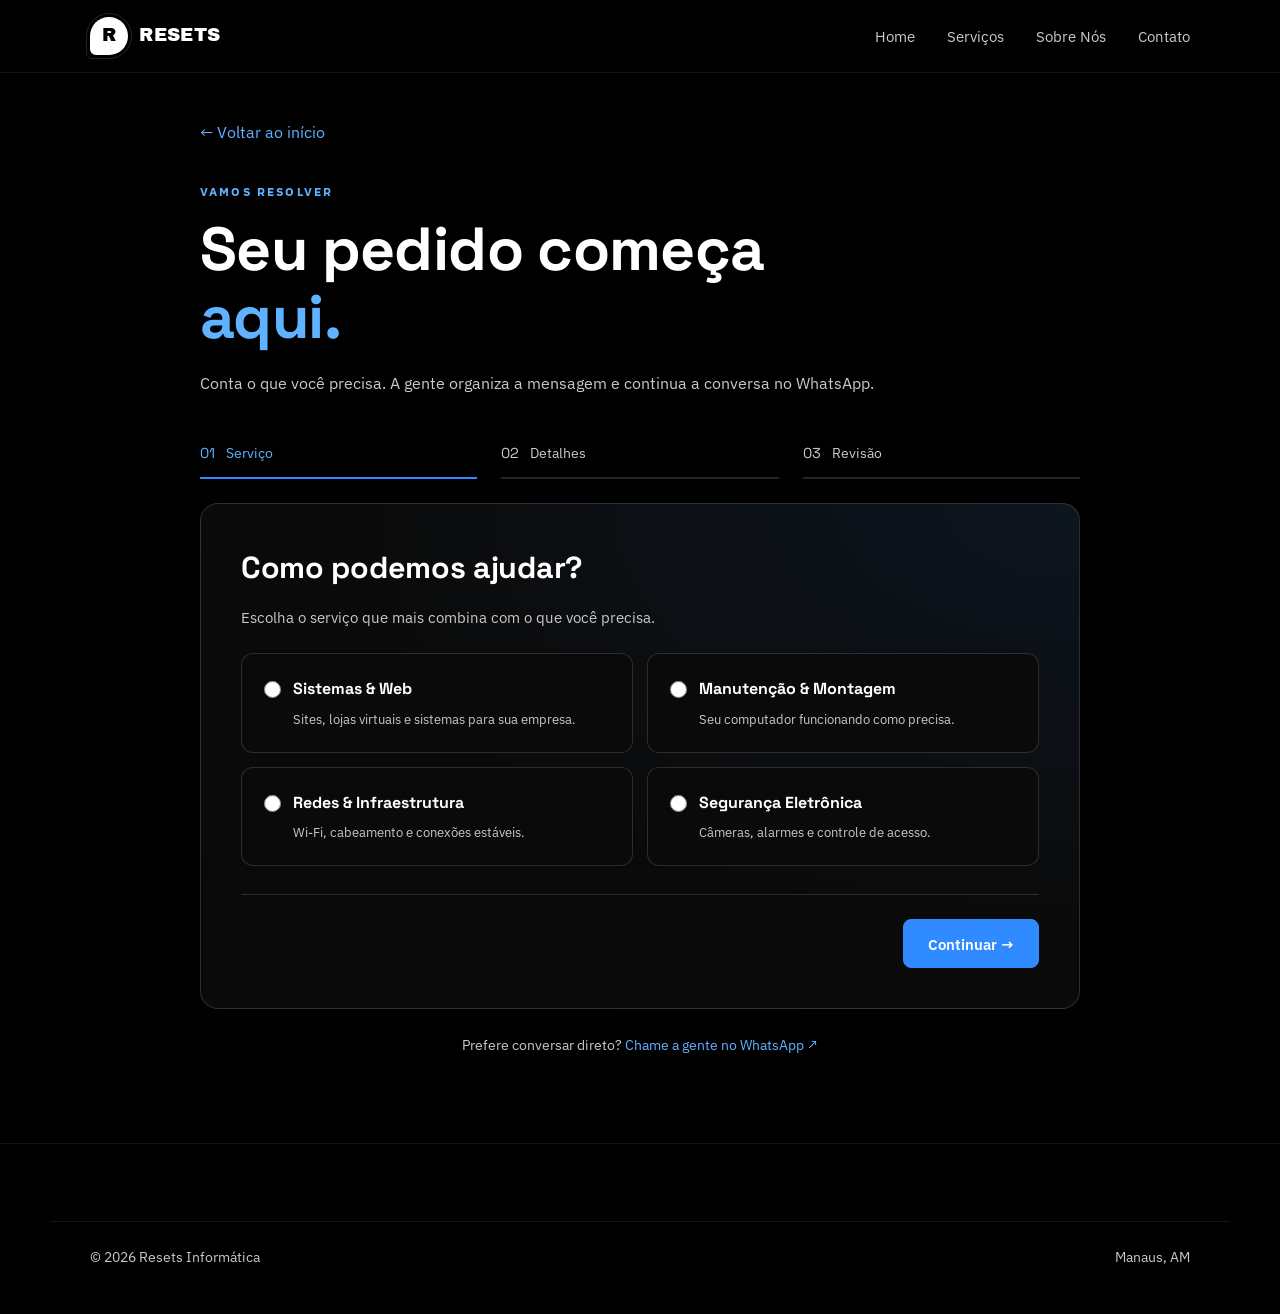
==== orcamento.html @ 15c4afc4 "adiciona orçamento guiado e compartilhamento de serviços - Adiciona pedido de orçamento em três etap" ====
<!DOCTYPE html>
<html lang="pt-BR">
<head>
  <meta charset="UTF-8">
  <meta name="viewport" content="width=device-width, initial-scale=1.0">
  <title>Monte seu pedido — Resets Informática</title>
  <meta name="description" content="Conte o que você precisa e prepare seu pedido de orçamento para a Resets Informática pelo WhatsApp.">
  <link rel="icon" type="image/jpeg" href="logo.jpeg">
  <link rel="preconnect" href="https://fonts.googleapis.com">
  <link rel="preconnect" href="https://fonts.gstatic.com" crossorigin>
  <link href="https://fonts.googleapis.com/css2?family=Archivo+Black&family=Space+Grotesk:wght@500;600;700&family=IBM+Plex+Sans:wght@400;500;600&display=swap" rel="stylesheet">
  <link rel="stylesheet" href="assets/style.css">
</head>
<body>
  <header><div class="wrap nav">
    <a href="index.html" class="brand"><span class="mark">R</span> RESETS</a>
    <nav class="menu" id="menu" aria-label="Menu principal">
      <a href="index.html">Home</a><a href="index.html#servicos">Serviços</a><a href="index.html#sobre">Sobre Nós</a><a href="index.html#contato">Contato</a>
    </nav>
    <button class="menu-toggle" id="menuToggle" aria-label="Abrir menu" aria-expanded="false" aria-controls="menu">☰</button>
  </div></header>
  <main class="quote-page wrap">
    <a class="quote-back" href="index.html">← Voltar ao início</a>
    <div class="quote-heading"><span class="quote-eyebrow">VAMOS RESOLVER</span>
      <h1>Seu pedido começa <span>aqui.</span></h1>
      <p>Conta o que você precisa. A gente organiza a mensagem e continua a conversa no WhatsApp.</p>
    </div>
    <noscript><p>Para montar seu pedido, ative o JavaScript ou <a href="https://wa.me/5592985129159">fale diretamente pelo WhatsApp</a>.</p></noscript>
    <div id="quote-app" hidden>
      <ol class="quote-steps" aria-label="Etapas do pedido"><li aria-current="step"><span>01</span> Serviço</li><li><span>02</span> Detalhes</li><li><span>03</span> Revisão</li></ol>
      <form id="quote-form" class="quote-panel">
        <section data-step="0">
          <h2 tabindex="-1">Como podemos ajudar?</h2><p class="quote-muted">Escolha o serviço que mais combina com o que você precisa.</p>
          <fieldset class="quote-services"><legend class="quote-sr">Serviço desejado</legend>
            <label><input type="radio" name="service" value="sistemas" required><span><b>Sistemas &amp; Web</b><small>Sites, lojas virtuais e sistemas para sua empresa.</small></span></label>
            <label><input type="radio" name="service" value="manutencao"><span><b>Manutenção &amp; Montagem</b><small>Seu computador funcionando como precisa.</small></span></label>
            <label><input type="radio" name="service" value="redes"><span><b>Redes &amp; Infraestrutura</b><small>Wi-Fi, cabeamento e conexões estáveis.</small></span></label>
            <label><input type="radio" name="service" value="seguranca"><span><b>Segurança Eletrônica</b><small>Câmeras, alarmes e controle de acesso.</small></span></label>
          </fieldset>
        </section>
        <section data-step="1" hidden>
          <h2 tabindex="-1">Conta um pouco mais.</h2><p id="quote-selected" class="quote-muted"></p>
          <div id="quote-questions" class="quote-fields"></div>
          <label class="quote-field" for="quote-details">Quer acrescentar algo? <small>(opcional)</small>
            <textarea id="quote-details" rows="4" maxlength="1200" placeholder="Ex.: quando começou o problema ou o que você gostaria de fazer."></textarea>
          </label>
        </section>
        <section data-step="2" hidden>
          <h2 tabindex="-1">Tudo certo com seu pedido?</h2><p class="quote-muted">Confira a mensagem que vai abrir no WhatsApp.</p>
          <pre id="quote-message" class="quote-message"></pre>
          <p class="quote-muted">Você ainda poderá editar e enviar a mensagem no WhatsApp. O orçamento será combinado durante o atendimento.</p>
        </section>
        <div class="quote-actions"><button type="button" id="quote-prev" class="btn btn-ghost" hidden>← Voltar</button><button type="submit" id="quote-next" class="btn btn-primary">Continuar →</button><a id="quote-send" class="btn btn-primary" target="_blank" rel="noopener" hidden>Continuar no WhatsApp ↗</a></div>
      </form>
    </div>
    <p class="quote-direct">Prefere conversar direto? <a href="https://wa.me/5592985129159" target="_blank" rel="noopener">Chame a gente no WhatsApp ↗</a></p>
  </main>
  <footer><div class="wrap footer-bottom"><span>© <span id="year"></span> Resets Informática</span><span>Manaus, AM</span></div></footer>
  <script src="assets/main.js"></script>
  <script src="assets/orcamento.js"></script>
</body>
</html>
---- assets/style.css ----
/* ============================================================
   RESETS INFORMÁTICA — folha de estilo compartilhada
   Usada pela home e por todas as páginas de serviço em /servicos
   ============================================================ */

/* ======================================================
   TOKENS — variáveis de cor, tipografia e espaçamento
   ====================================================== */
:root{
  --bg: #000000;
  --bg-soft: #0a0a0a;
  --text: #ffffff;
  --text-dim: #c9c9c9;
  --line: rgba(255,255,255,0.14);
  --line-soft: rgba(255,255,255,0.08);
  --blue: #2f8bff;      /* azul elétrico principal */
  --blue-bright: #5fb2ff;
  --blue-glow: rgba(47,139,255,0.45);

  --font-head: 'Space Grotesk', sans-serif;
  --font-display: 'Archivo Black', sans-serif; /* peso "chapado" do logotipo e do headline */
  --font-body: 'IBM Plex Sans', sans-serif;

  --maxw: 1180px;
  --gap: clamp(1rem, 2vw, 2rem);
}

*{ box-sizing: border-box; }
html{ scroll-behavior: smooth; }

body{
  margin:0;
  background: var(--bg);
  color: var(--text);
  font-family: var(--font-body);
  line-height: 1.6;
  -webkit-font-smoothing: antialiased;
}

img, svg{ display:block; max-width:100%; }
a{ color: inherit; text-decoration:none; }

.wrap{
  max-width: var(--maxw);
  margin: 0 auto;
  padding: 0 clamp(1.25rem, 4vw, 2.5rem);
}

h1,h2,h3{
  font-family: var(--font-head);
  margin: 0;
  letter-spacing: -0.01em;
}

@media (prefers-reduced-motion: reduce){
  *{ animation-duration: 0.001ms !important; animation-iteration-count: 1 !important; transition-duration: 0.001ms !important; scroll-behavior: auto !important; }
}

/* ======================================================
   CABEÇALHO
   ====================================================== */
header{
  position: fixed;
  top:0; left:0; right:0;
  z-index: 100;
  background: rgba(0,0,0,0.72);
  backdrop-filter: blur(10px);
  border-bottom: 1px solid var(--line-soft);
}

.nav{
  display:flex;
  align-items:center;
  justify-content:space-between;
  height: 72px;
}

.brand{
  display:flex;
  align-items:center;
  gap:.7rem;
  font-family: var(--font-display);
  font-size:1.15rem;
  letter-spacing: .02em;
}

.brand .mark{
  position:relative;
  width:38px; height:38px;
  background:#fff;
  border-radius:50% 50% 50% 6px;
  display:flex;
  align-items:center;
  justify-content:center;
  color:#000;
  font-family: var(--font-display);
  font-size:1.15rem;
  flex-shrink:0;
}
.brand .mark::after{
  content:"";
  position:absolute;
  inset:-4px;
  border:1px solid var(--line);
  border-radius:inherit;
}

nav.menu{
  display:flex;
  gap: clamp(1rem, 2.5vw, 2.2rem);
  font-size:.95rem;
  color: var(--text-dim);
}

nav.menu a{
  position:relative;
  padding: 4px 0;
  transition: color .2s ease;
}
nav.menu a::after{
  content:"";
  position:absolute;
  left:0; bottom:-2px;
  width:0%; height:1px;
  background: var(--blue-bright);
  transition: width .25s ease;
}
nav.menu a:hover, nav.menu a.is-active{ color: var(--text); }
nav.menu a:hover::after, nav.menu a.is-active::after{ width:100%; }

.menu-toggle{
  display:none;
  background:none;
  border:1px solid var(--line);
  border-radius:6px;
  width:40px; height:40px;
  color: var(--text);
  cursor:pointer;
}

/* ======================================================
   HERO (home)
   ====================================================== */
.hero{
  position: relative;
  padding: 168px 0 120px;
  overflow: hidden;
  border-bottom: 1px solid var(--line-soft);
}

.hero-mesh{
  position:absolute;
  inset:0;
  opacity:.35;
  pointer-events:none;
  background-image:
    linear-gradient(var(--line-soft) 1px, transparent 1px),
    linear-gradient(90deg, var(--line-soft) 1px, transparent 1px);
  background-size: 64px 64px;
  mask-image: radial-gradient(ellipse 70% 60% at 50% 20%, #000 40%, transparent 90%);
}

.hero-glow{
  position:absolute;
  top:-120px; right:-100px;
  width:520px; height:520px;
  background: radial-gradient(circle, var(--blue-glow) 0%, transparent 70%);
  filter: blur(10px);
  pointer-events:none;
}

.dot-corner{
  position:absolute;
  top: 18px;
  right: 18px;
  width: 130px;
  height: 130px;
  background-image: radial-gradient(rgba(255,255,255,0.55) 1.4px, transparent 1.4px);
  background-size: 12px 12px;
  -webkit-mask-image: linear-gradient(135deg, #000 40%, transparent 75%);
  mask-image: linear-gradient(135deg, #000 40%, transparent 75%);
  opacity:.5;
  pointer-events:none;
}

.eyebrow{
  display:inline-flex;
  align-items:center;
  gap:.5rem;
  color: var(--blue-bright);
  font-size:.85rem;
  margin-bottom: 1.4rem;
}
.eyebrow .dot{
  width:7px; height:7px;
  border-radius:50%;
  background: var(--blue-bright);
  box-shadow: 0 0 8px var(--blue-glow);
  animation: blink 2.4s ease-in-out infinite;
}
@keyframes blink{ 0%,100%{opacity:1;} 50%{opacity:.35;} }

.hero h1{
  font-family: var(--font-display);
  font-size: clamp(2rem, 4.6vw, 3.5rem);
  text-transform: uppercase;
  max-width: 16ch;
  line-height: 1.14;
  letter-spacing: -0.01em;
}
.hero h1 span{ color: var(--blue-bright); }

.hero p.lead{
  margin-top: 1.4rem;
  max-width: 46ch;
  color: var(--text-dim);
  font-size: 1.05rem;
}

.hero-actions{
  margin-top: 2.2rem;
  display:flex;
  gap: 1rem;
  flex-wrap: wrap;
}

.btn{
  display:inline-flex;
  align-items:center;
  gap:.5rem;
  padding: .85rem 1.5rem;
  border-radius: 8px;
  font-weight:600;
  font-size:.95rem;
  cursor:pointer;
  transition: transform .18s ease, box-shadow .18s ease, background .18s ease, border-color .18s ease;
}
.btn-primary{
  background: var(--blue);
  color:#fff;
  border: 1px solid var(--blue);
}
.btn-primary:hover{
  transform: translateY(-2px);
  box-shadow: 0 8px 24px var(--blue-glow);
  background: var(--blue-bright);
}
.btn-ghost{
  background: transparent;
  color: var(--text);
  border: 1px solid var(--line);
}
.btn-ghost:hover{
  border-color: var(--blue-bright);
  color: var(--blue-bright);
  transform: translateY(-2px);
}

/* ======================================================
   SEÇÕES — cabeçalho de seção
   ====================================================== */
section{ padding: 96px 0; }

.section-head{
  max-width: 52ch;
  margin-bottom: 3.2rem;
}
.section-head h2{
  font-size: clamp(1.6rem, 3vw, 2.3rem);
  font-weight:600;
}
.section-head p{
  color: var(--text-dim);
  margin-top:.7rem;
}

/* ======================================================
   SERVIÇOS — grade hexagonal modular (home)
   ====================================================== */
.hex-grid{
  display:flex;
  flex-direction:column;
  align-items:center;
  gap: 2.6rem;
}

.hex-row{
  display:flex;
  justify-content:center;
  flex-wrap:wrap;
  gap: 2.6rem;
}

.hex-card{
  width: 236px;
  display:flex;
  flex-direction:column;
  align-items:flex-start;
  gap: 1rem;
}
.hex-card.hex-card--featured{ width: 300px; }

.hex{
  position:relative;
  width: 100%;
  height: 240px;
  clip-path: polygon(50% 0%, 100% 25%, 100% 75%, 50% 100%, 0% 75%, 0% 25%);
  border: 1px solid var(--line);
  overflow:hidden;
  transition: transform .22s ease, box-shadow .22s ease, border-color .22s ease;
}
.hex-card--featured .hex{ height: 280px; }

.hex-card:hover .hex{
  transform: translateY(-6px) scale(1.03);
  border-color: var(--blue-bright);
  box-shadow: 0 0 30px var(--blue-glow);
}

.hex-tex{ position:absolute; inset:0; }

.hex-tex--code{
  background:
    repeating-linear-gradient(0deg, rgba(47,139,255,0.28) 0 2px, transparent 2px 18px),
    linear-gradient(160deg, #0b1a2c 0%, #05070a 65%);
}
.hex-tex--board{
  background:
    radial-gradient(circle at 30% 35%, rgba(255,255,255,0.12) 0 3px, transparent 4px) 0 0/26px 26px,
    linear-gradient(160deg, #17110a 0%, #05070a 65%);
}
.hex-tex--network{
  background:
    repeating-linear-gradient(115deg, rgba(47,139,255,0.5) 0 4px, transparent 4px 14px),
    linear-gradient(160deg, #05141f 0%, #05070a 65%);
}
.hex-tex--security{
  background:
    radial-gradient(circle at 70% 40%, rgba(255,255,255,0.10) 0 40%, transparent 70%),
    linear-gradient(160deg, #0a0a0a 0%, #050505 65%);
}

.hex-icon-badge{
  position:absolute;
  left: 50%;
  top: 50%;
  transform: translate(-50%,-50%);
  width:52px; height:52px;
  display:flex;
  align-items:center;
  justify-content:center;
  background: rgba(0,0,0,0.55);
  border:1px solid rgba(255,255,255,0.25);
  border-radius:10px;
}

.hex-icon{
  width:26px; height:26px;
  color:#fff;
}

.hex-card--featured .hex-icon{
  animation: code-pulse 2.6s ease-in-out infinite;
}
@keyframes code-pulse{
  0%,100%{ opacity:1; filter: drop-shadow(0 0 0 transparent); }
  50%{ opacity:.75; filter: drop-shadow(0 0 6px var(--blue-glow)); color: var(--blue-bright); }
}

.hex-caption{ text-align:left; }
.hex-caption h3{
  font-size: 1rem;
  font-weight:600;
  text-transform: uppercase;
  letter-spacing: .01em;
  transition: color .2s ease;
}
.hex-card:hover .hex-caption h3{ color: var(--blue-bright); }
.hex-card--featured .hex-caption h3{ font-size:1.1rem; }

.hex-caption p{
  font-size: .86rem;
  color: var(--text-dim);
  margin: .35rem 0 0;
  max-width: 26ch;
}

.hex-caption .hex-link{
  display:inline-flex;
  align-items:center;
  gap:.3rem;
  margin-top:.6rem;
  font-size:.82rem;
  color: var(--blue-bright);
}

/* ======================================================
   DIFERENCIAIS — cards com ícone circular
   ====================================================== */
.diff-grid{
  display:grid;
  grid-template-columns: repeat(3, 1fr);
  gap: var(--gap);
}

.diff-card{
  position: relative;
  border: 1px solid var(--line-soft);
  border-radius: 14px;
  padding: 2rem 1.5rem;
  text-align: left; /* Alinhado à esquerda para dar visual mais técnico/moderno */
  background: var(--bg-soft);
  transition: transform .22s ease, border-color .22s ease, box-shadow .22s ease;
}

.diff-card:hover{
  transform: translateY(-4px);
  border-color: var(--line);
  box-shadow: 0 12px 30px -10px rgba(0, 0, 0, 0.7), 0 0 24px rgba(47,139,255,0.12);
}

.diff-header{
  display: flex;
  align-items: center;
  justify-content: space-between;
  margin-bottom: 1.2rem;
}

.diff-badge{
  font-family: var(--font-head);
  font-size: 0.72rem;
  letter-spacing: 0.05em;
  text-transform: uppercase;
  color: var(--blue-bright);
  background: rgba(47, 139, 255, 0.08);
  border: 1px solid rgba(47, 139, 255, 0.25);
  padding: 0.2rem 0.55rem;
  border-radius: 20px;
}

.diff-circle{
  width: 52px; 
  height: 52px;
  border-radius: 50%;
  border: 1.5px solid var(--line);
  background: rgba(255, 255, 255, 0.02);
  display: flex;
  align-items: center;
  justify-content: center;
  color: var(--text);
  margin: 0;
  transition: border-color .22s ease, box-shadow .22s ease, color .22s ease, background .22s ease;
}

.diff-card:hover .diff-circle{
  border-color: var(--blue-bright);
  color: var(--blue-bright);
  background: rgba(47, 139, 255, 0.05);
  box-shadow: 0 0 16px var(--blue-glow);
}

.diff-card h3{
  font-size: 1rem;
  font-weight: 600;
  text-transform: uppercase;
  letter-spacing: .02em;
  margin-bottom: .4rem;
}

.diff-card p{
  font-size: .88rem;
  color: var(--text-dim);
  margin: 0;
}

.diff-cta{
  text-align: center;
  margin-top: 3.2rem;
}
/* ======================================================
   PÁGINA DE SERVIÇO — hero simples de página interna
   ====================================================== */
.page-hero{
  position:relative;
  padding: 152px 0 64px;
  border-bottom: 1px solid var(--line-soft);
  overflow:hidden;
}

.breadcrumb{
  font-size:.85rem;
  color: var(--text-dim);
  margin-bottom: 1.2rem;
}
.breadcrumb a:hover{ color: var(--blue-bright); }
.breadcrumb .sep{ margin: 0 .4rem; opacity:.5; }

.page-hero-icon{
  width:52px; height:52px;
  border-radius:12px;
  border:1px solid var(--line);
  display:flex;
  align-items:center;
  justify-content:center;
  color: var(--blue-bright);
  margin-bottom: 1.4rem;
}

.page-hero h1{
  font-family: var(--font-display);
  font-size: clamp(1.9rem, 4vw, 3rem);
  text-transform: uppercase;
  max-width: 20ch;
  line-height: 1.12;
}

.page-hero p.lead{
  margin-top: 1.2rem;
  max-width: 56ch;
  color: var(--text-dim);
  font-size: 1.02rem;
}

/* ======================================================
   CHECKLIST — "o que está incluso"
   ====================================================== */
.checklist{
  display:grid;
  grid-template-columns: repeat(2, 1fr);
  gap: 1rem 2rem;
  list-style:none;
  margin:0; padding:0;
}
.checklist li{
  display:flex;
  align-items:flex-start;
  gap:.7rem;
  color: var(--text-dim);
  font-size:.96rem;
  padding: .5rem 0;
  border-bottom: 1px solid var(--line-soft);
}
.checklist li svg{
  flex-shrink:0;
  width:18px; height:18px;
  margin-top:.15rem;
  color: var(--blue-bright);
}

/* ======================================================
   PASSOS — processo numerado (esta é uma sequência real,
   por isso os números fazem sentido aqui)
   ====================================================== */
.steps{
  list-style:none;
  margin:0; padding:0;
  counter-reset: step;
  display:flex;
  flex-direction:column;
}
.steps li{
  counter-increment: step;
  position:relative;
  padding: 1.6rem 0 1.6rem 3.4rem;
  border-bottom: 1px solid var(--line-soft);
}
.steps li:last-child{ border-bottom:none; }
.steps li::before{
  content: counter(step);
  position:absolute;
  left:0; top:1.5rem;
  width:34px; height:34px;
  border-radius:50%;
  border:1px solid var(--blue);
  color: var(--blue-bright);
  display:flex;
  align-items:center;
  justify-content:center;
  font-family: var(--font-head);
  font-size:.9rem;
}
.steps h3{
  font-size:1rem;
  font-weight:600;
  margin-bottom:.35rem;
}
.steps p{
  margin:0;
  color: var(--text-dim);
  font-size:.92rem;
  max-width: 60ch;
}

/* ======================================================
   FAQ — accordion nativo com <details>
   ====================================================== */
.faq-list{ display:flex; flex-direction:column; }
.faq-item{
  border-bottom: 1px solid var(--line-soft);
  padding: .3rem 0;
}
.faq-item summary{
  cursor:pointer;
  list-style:none;
  display:flex;
  align-items:center;
  justify-content:space-between;
  gap:1rem;
  padding: 1.1rem 0;
  font-weight:600;
  font-size:.98rem;
}
.faq-item summary::-webkit-details-marker{ display:none; }
.faq-item summary .chev{
  flex-shrink:0;
  width:18px; height:18px;
  color: var(--blue-bright);
  transition: transform .2s ease;
}
.faq-item[open] summary .chev{ transform: rotate(180deg); }
.faq-item p{
  margin: 0 0 1.2rem;
  color: var(--text-dim);
  font-size:.92rem;
  max-width: 62ch;
}

/* ======================================================
   CONTATO / CTA FINAL
   ====================================================== */
.cta{
  border-top: 1px solid var(--line-soft);
  text-align:center;
}
.cta h2{
  font-size: clamp(1.5rem, 3vw, 2.1rem);
  max-width: 26ch;
  margin: 0 auto 1rem;
}
.cta p{ color: var(--text-dim); max-width:44ch; margin:0 auto 2rem; }
.cta .hero-actions{ justify-content:center; }

/* ======================================================
   RODAPÉ
   ====================================================== */
footer{
  border-top: 1px solid var(--line-soft);
  padding: 2.8rem 0;
  color: var(--text-dim);
  font-size:.85rem;
}
.footer-grid{
  display:flex;
  justify-content:space-between;
  flex-wrap:wrap;
  gap: 1.6rem;
}
.footer-brand{
  display:flex;
  align-items:center;
  gap:.6rem;
  font-family: var(--font-display);
  color:#fff;
  font-size:1rem;
}
.footer-brand .mark{
  width:30px; height:30px;
  background:#fff;
  color:#000;
  border-radius:50% 50% 50% 5px;
  display:flex;
  align-items:center;
  justify-content:center;
  font-family: var(--font-display);
  font-size:.95rem;
}
.footer-contact{
  display:flex;
  flex-direction:column;
  gap:.55rem;
}
.footer-contact a{
  display:inline-flex;
  align-items:center;
  gap:.55rem;
  transition: color .2s ease;
}
.footer-contact a:hover{ color: var(--blue-bright); }
.footer-contact svg{ width:16px; height:16px; flex-shrink:0; color: var(--blue-bright); }

.footer-bottom{
  margin-top: 2rem;
  padding-top: 1.6rem;
  border-top: 1px solid var(--line-soft);
  display:flex;
  justify-content:space-between;
  flex-wrap:wrap;
  gap:.6rem;
}

/* ======================================================
   SCROLL REVEAL
   ====================================================== */
.reveal{
  opacity:0;
  transform: translateY(18px);
  transition: opacity .6s ease, transform .6s ease;
}
.reveal.in-view{
  opacity:1;
  transform: none;
}

/* ======================================================
   RESPONSIVO
   ====================================================== */
@media (max-width: 900px){
  .diff-grid{ grid-template-columns: 1fr; }
  .checklist{ grid-template-columns: 1fr; }
}

@media (max-width: 720px){
  nav.menu{
    position:absolute;
    top:72px; left:0; right:0;
    background: rgba(0,0,0,0.96);
    border-bottom:1px solid var(--line-soft);
    flex-direction:column;
    padding: 1.2rem clamp(1.25rem, 4vw, 2.5rem);
    gap: 1rem;
    display:none;
  }
  nav.menu.open{ display:flex; }
  .menu-toggle{ display:block; }

  .hex-card, .hex-card.hex-card--featured{ width:100%; max-width:340px; }
  .hex, .hex-card--featured .hex{
    clip-path: none;
    border-radius: 14px;
    height: 180px;
  }

  .footer-grid{ flex-direction:column; }
}

/* Pedido de orçamento guiado */
[hidden]{ display:none !important; }
.quote-page{ padding-top:120px; padding-bottom:72px; max-width:960px; }
.quote-back,.quote-direct a{ color:var(--blue-bright); }
.quote-heading{ margin:32px 0; max-width:680px; }
.quote-eyebrow{ color:var(--blue-bright); font-size:.75rem; font-weight:700; letter-spacing:.18em; }
.quote-heading h1{ font-size:clamp(2.2rem,5vw,3.8rem); line-height:1.12; margin:12px 0 20px; }
.quote-heading h1 span{ color:var(--blue-bright); }
.quote-heading p,.quote-muted,.quote-direct{ color:var(--text-dim); }
.quote-steps{ display:flex; list-style:none; padding:0; margin:0 0 24px; gap:24px; }
.quote-steps li{ flex:1; color:var(--text-dim); border-bottom:2px solid var(--line); padding:12px 0; font-size:.9rem; }
.quote-steps span{ margin-right:8px; font-family:var(--font-head); }
.quote-steps [aria-current],.quote-steps .is-complete{ border-color:var(--blue); color:var(--blue-bright); }
.quote-panel{ background:radial-gradient(ellipse at top right,rgba(47,139,255,.09),transparent 60%),var(--bg-soft); border:1px solid var(--line); border-radius:18px; padding:clamp(20px,4vw,40px); }
.quote-panel section{ padding:0; scroll-margin-top:100px; }
.quote-panel h2{ font-size:clamp(1.4rem,3vw,1.9rem); }
.quote-muted{ font-size:.95rem; margin:12px 0 24px; }
.quote-services{ border:0; padding:0; margin:0; display:grid; grid-template-columns:1fr 1fr; gap:14px; min-width:0; }
.quote-services label{ display:flex; align-items:flex-start; gap:12px; padding:22px; border:1px solid var(--line); border-radius:12px; background:#0a0a0a; cursor:pointer; transition:border-color .2s,background .2s; }
.quote-services label:hover{ border-color:var(--blue-bright); }
.quote-services label:has(input:checked){ border-color:var(--blue); background:rgba(47,139,255,.12); }
.quote-services input{ accent-color:var(--blue); margin:5px 0 0; flex-shrink:0; width:17px; height:17px; }
.quote-services b{ display:block; font-family:var(--font-head); }
.quote-services small{ display:block; color:var(--text-dim); margin-top:8px; line-height:1.5; }
.quote-fields{ display:grid; grid-template-columns:1fr 1fr; gap:20px; }
.quote-field{ display:flex; flex-direction:column; gap:10px; font-weight:500; margin-bottom:24px; min-width:0; }
.quote-field small{ color:var(--text-dim); font-weight:400; }
.quote-field select,.quote-field textarea{ width:100%; min-height:50px; border:1px solid var(--line); border-radius:8px; padding:12px; background:#101010; color:var(--text); font:inherit; color-scheme:dark; }
.quote-field textarea{ resize:vertical; }
.quote-actions{ display:flex; flex-wrap:wrap; justify-content:flex-end; gap:12px; border-top:1px solid var(--line); padding-top:24px; margin-top:28px; }
.quote-actions .btn{ cursor:pointer; font-family:inherit; }
.quote-message{ white-space:pre-wrap; overflow-wrap:anywhere; font:inherit; padding:24px; background:#050505; border:1px solid var(--line); border-left:3px solid var(--blue); border-radius:8px; }
.quote-direct{ text-align:center; font-size:.9rem; margin-top:24px; }
.quote-page :focus-visible{ outline:2px solid var(--blue-bright); outline-offset:4px; }
.quote-page h2:focus{ outline:none; }
.quote-sr{ position:absolute; width:1px; height:1px; padding:0; overflow:hidden; clip-path:inset(50%); white-space:nowrap; }
@media(max-width:600px){
  .quote-services,.quote-fields{ grid-template-columns:1fr; }
  .quote-steps{ gap:12px; }
  .quote-steps li{ font-size:.8rem; }
  .quote-steps span{ display:block; }
  .quote-actions .btn{ width:100%; text-align:center; justify-content:center; }
}

/* Ícone secundário: discreto no visual, confortável para toque e teclado. */
.service-heading{ display:flex; align-items:center; gap:12px; }
.service-heading h1{ min-width:0; }
.service-share{ display:inline-flex; align-items:center; justify-content:center; flex:0 0 44px; width:44px; height:44px; padding:0; border:0; border-radius:50%; background:transparent; color:#999; cursor:pointer; transition:color .2s,background .2s; }
.service-share:hover,.service-share:focus-visible{ color:var(--blue-bright); background:rgba(47,139,255,.1); }
.service-share:focus-visible{ outline:2px solid var(--blue-bright); outline-offset:3px; }
.service-share:disabled{ opacity:.5; cursor:wait; }
.share-feedback{ color:var(--text-dim); font-size:.85rem; margin:10px 0; }
.share-feedback p{ margin:0; }
.share-feedback label{ display:block; margin-top:8px; }
.share-feedback input{ display:block; width:100%; max-width:560px; margin-top:6px; padding:10px; background:var(--bg-soft); color:var(--text); border:1px solid var(--line); border-radius:6px; font:inherit; }
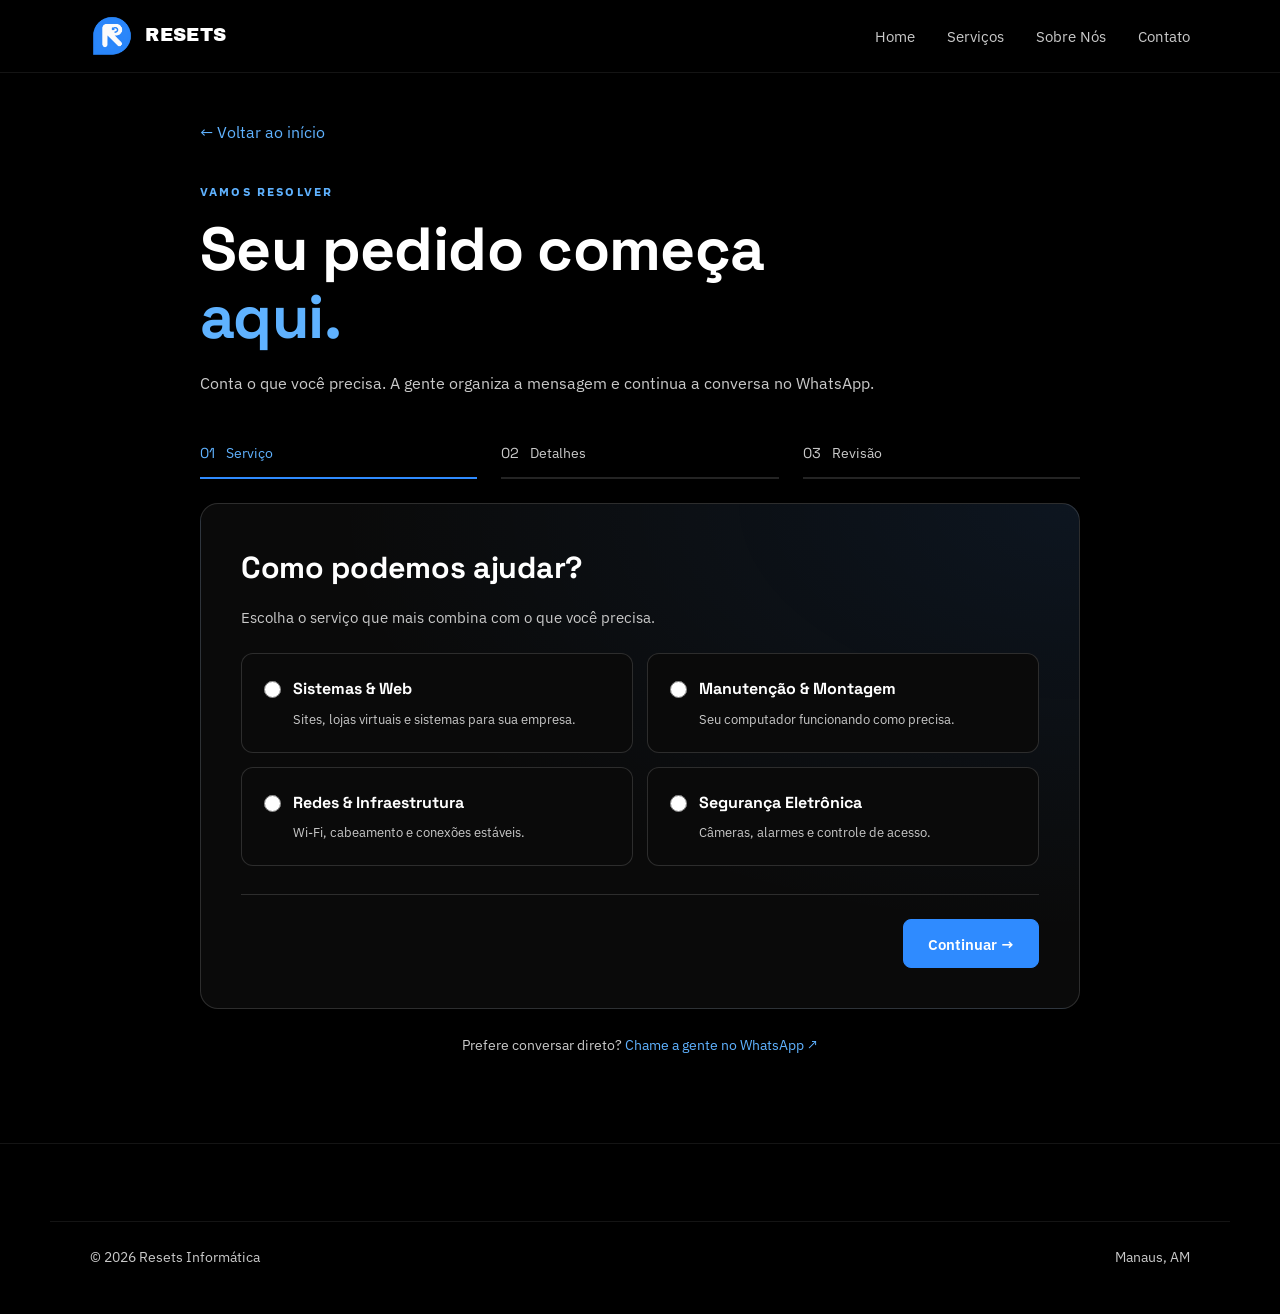
==== commit 520d67b6: "Atualiza marca com logo azul e branca sem borda" ====
--- a/orcamento.html
+++ b/orcamento.html
@@ -13,7 +13,7 @@
 </head>
 <body>
   <header><div class="wrap nav">
-    <a href="index.html" class="brand"><span class="mark">R</span> RESETS</a>
+    <a href="index.html" class="brand"><img class="mark" src="assets/logo-resets.png" alt="" width="44" height="44"> RESETS</a>
     <nav class="menu" id="menu" aria-label="Menu principal">
       <a href="index.html">Home</a><a href="index.html#servicos">Serviços</a><a href="index.html#sobre">Sobre Nós</a><a href="index.html#contato">Contato</a>
     </nav>
--- a/assets/style.css
+++ b/assets/style.css
@@ -85,24 +85,11 @@
 }
 
 .brand .mark{
-  position:relative;
-  width:38px; height:38px;
-  background:#fff;
-  border-radius:50% 50% 50% 6px;
-  display:flex;
-  align-items:center;
-  justify-content:center;
-  color:#000;
-  font-family: var(--font-display);
-  font-size:1.15rem;
+  width:44px; height:44px;
+  background:transparent;
+  display:block;
+  object-fit:contain;
   flex-shrink:0;
-}
-.brand .mark::after{
-  content:"";
-  position:absolute;
-  inset:-4px;
-  border:1px solid var(--line);
-  border-radius:inherit;
 }
 
 nav.menu{
@@ -664,15 +651,11 @@
   font-size:1rem;
 }
 .footer-brand .mark{
-  width:30px; height:30px;
-  background:#fff;
-  color:#000;
-  border-radius:50% 50% 50% 5px;
-  display:flex;
-  align-items:center;
-  justify-content:center;
-  font-family: var(--font-display);
-  font-size:.95rem;
+  width:36px; height:36px;
+  background:transparent;
+  display:block;
+  object-fit:contain;
+  flex-shrink:0;
 }
 .footer-contact{
   display:flex;
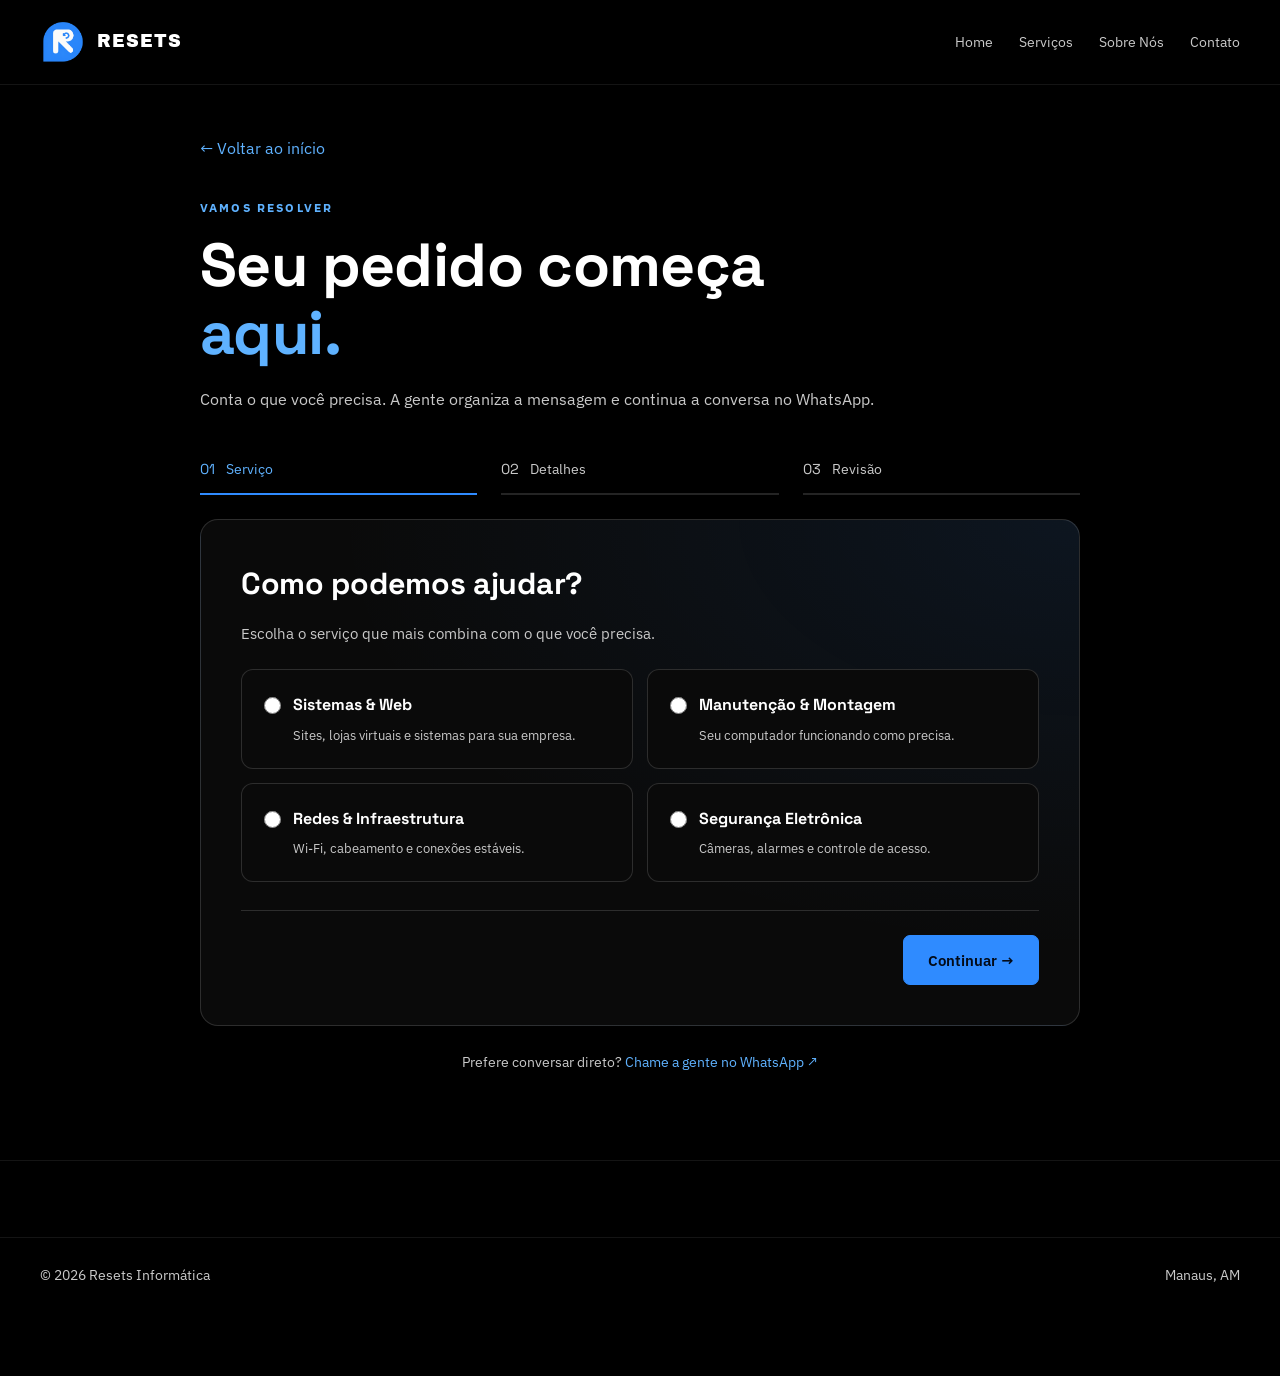
==== commit 98050e6b: "Refina visual e navegação preservando identidade original da Resets" ====
--- a/orcamento.html
+++ b/orcamento.html
@@ -10,6 +10,7 @@
   <link rel="preconnect" href="https://fonts.gstatic.com" crossorigin>
   <link href="https://fonts.googleapis.com/css2?family=Archivo+Black&family=Space+Grotesk:wght@500;600;700&family=IBM+Plex+Sans:wght@400;500;600&display=swap" rel="stylesheet">
   <link rel="stylesheet" href="assets/style.css">
+<link rel="stylesheet" href="assets/redesign.css">
 </head>
 <body>
   <header><div class="wrap nav">
--- a/assets/redesign.css
+++ b/assets/redesign.css
@@ -0,0 +1,122 @@
+/* Direção visual compartilhada; estrutura estática e orçamento preservados. */
+:root{--bg:#000000;--bg-soft:#0a0a0a;--text-dim:#c9c9c9;--maxw:1280px}
+body{background:var(--bg)}
+::selection{background:#2f8bff;color:#fff}
+:focus-visible{outline:2px solid #8bc7ff;outline-offset:5px}
+section[id]{scroll-margin-top:88px}
+.skip-link{position:fixed;left:20px;top:12px;z-index:200;background:#fff;color:#000;padding:12px 18px;transform:translateY(-160%)}
+.skip-link:focus{transform:none}
+header{background:rgba(0,0,0,.75);backdrop-filter:blur(16px);transition:background .2s,border-color .2s}
+header.is-scrolled{background:rgba(0,0,0,.95);border-bottom-color:rgba(255,255,255,.14)}
+.nav{min-height:84px;gap:24px}
+.brand{letter-spacing:.055em;font-size:1.1rem}
+.brand .mark{width:46px;height:46px}
+nav.menu{align-items:center;gap:26px;font-size:.9rem}
+nav.menu a{padding:12px 0}
+nav.menu .nav-contact{border:1px solid #333333;border-radius:7px;padding:10px 16px;color:#ffffff;display:flex;gap:16px}
+.menu-toggle{width:44px;height:44px;align-items:center;justify-content:center}
+.btn{min-height:50px;border-radius:7px;font-size:.9375rem;justify-content:center;transition:transform .2s,background .2s,border-color .2s,box-shadow .2s}
+.btn-primary{background:#2f8bff;color:#030b18}
+.btn-primary:hover,.btn-primary:focus-visible{background:#69b4ff;color:#030b18;box-shadow:0 8px 28px #2f8bff25;transform:translateY(-2px)}
+.btn-ghost:focus-visible{border-color:var(--blue-bright);transform:translateY(-2px)}
+.reveal,.reveal.in-view{opacity:1;transform:none;transition:none}
+.hex-card:focus-visible .hex{transform:translateY(-4px);border-color:var(--blue-bright)}
+.hex-card:focus-visible .hex-caption h3{color:var(--blue-bright)}
+.hex-caption p{font-size:1rem}
+.hex-caption .hex-link{font-size:.875rem}
+.kicker{color:var(--blue-bright);font-size:.75rem;font-weight:600;letter-spacing:.13em;margin:0 0 24px}
+.launch-hero{padding:168px 0 0;isolation:isolate;background:#000;border-bottom:1px solid #ffffff12}
+.ambient-light{position:absolute;z-index:-1;inset:0;pointer-events:none;background:radial-gradient(ellipse at 78% 32%,#1766e70d,transparent 52%);animation:ambient-drift 14s ease-in-out infinite alternate}
+.hero-layout{display:block}
+.hero-copy{min-width:0;max-width:680px}
+.launch-hero h1{font-family:var(--font-display);font-size:clamp(2.4rem,4.2vw,3.6rem);line-height:1.14;letter-spacing:-.025em;text-transform:uppercase;max-width:none;font-weight:400}
+.launch-hero h1 span{color:#62b1ff}
+.launch-hero p.lead{font-size:1.0625rem;line-height:1.8;max-width:48ch;margin:28px 0 0}
+.launch-hero .hero-actions{gap:12px;margin-top:30px}
+.hero-note{font-size:.8125rem;color:#999999;margin-top:22px}
+.brand-composition{border:1px solid #ffffff20;border-radius:18px;background:linear-gradient(145deg,#111,#050505);box-shadow:0 32px 90px #0006;transform:rotate(3deg);padding:26px 28px;position:relative}
+.composition-top,.composition-bottom{display:flex;justify-content:space-between;gap:12px;color:#aaaaaa;font-size:.75rem}
+.composition-top{letter-spacing:.1em;padding-bottom:20px;border-bottom:1px solid #ffffff16}
+.composition-top span:last-child{font-size:1.25rem;color:#61b4ff}
+.composition-logo{width:clamp(110px,13vw,190px);height:auto;margin:36px auto 28px}
+.brand-composition>p{font-family:var(--font-head);font-size:clamp(1.3rem,2.2vw,1.8rem);line-height:1.4;margin:0 0 30px;letter-spacing:-.035em;color:#bbbbbb}
+.brand-composition strong{color:#fff;font-weight:500}
+.composition-bottom{padding-top:18px;border-top:1px solid #ffffff16;font-size:.75rem}
+.hero-baseline{display:flex;justify-content:space-between;align-items:center;margin-top:78px;padding-top:24px;padding-bottom:24px;font-size:.75rem;letter-spacing:.1em;color:#999999}
+.hero-baseline a{color:#cccccc;letter-spacing:0;display:flex;gap:24px;font-size:.875rem}
+.home-page section:not(.launch-hero){padding:104px 0}
+.section-intro{display:flex;justify-content:space-between;gap:50px;align-items:flex-end;margin-bottom:44px}
+.section-intro h2,.story-sticky h2{font-size:clamp(2rem,3.4vw,3rem);font-weight:500;line-height:1.14;letter-spacing:-.045em}
+.section-intro h2 span,.story-sticky h2 span{color:#a3a3a3}
+.section-intro>p{max-width:36ch;color:var(--text-dim);margin:0;line-height:1.8}
+.solutions-grid{display:grid;grid-template-columns:repeat(2,minmax(0,1fr));gap:18px}
+.solution-card{padding:32px;border:1px solid #ffffff17;border-radius:12px;background:#0a0a0a;display:flex;flex-direction:column;gap:32px;transition:transform .2s,border-color .2s,box-shadow .2s}
+.solution-card:first-child{background:#0a0a0a;border-color:#ffffff24}
+.solution-card:hover,.solution-card:focus-visible{transform:translateY(-4px);border-color:#559de8;box-shadow:0 16px 40px #2f8bff0d}
+.solution-top{display:flex;justify-content:space-between;align-items:center;color:#6ab8ff}
+.solution-top>span{font-family:var(--font-head);font-size:.8125rem;color:#999999}
+.solution-label{font-size:.875rem;color:#64b3ff;margin:0 0 10px}
+.solution-card h3{font-size:1.5rem;line-height:1.3;font-weight:500;letter-spacing:-.025em;max-width:24ch}
+.solution-card h3+p{font-size:1rem;color:var(--text-dim);max-width:45ch;margin:16px 0 0}
+.solution-bottom{display:flex;gap:16px;justify-content:space-between;align-items:center;border-top:1px solid #ffffff12;padding-top:20px;margin-top:auto;color:#aaaaaa;font-size:.8125rem}
+.solution-bottom>span:last-child{font-size:1.35rem;color:#7dc2ff}
+.story-section{background:#060606;border-block:1px solid #ffffff0d}
+.story-layout{display:grid;grid-template-columns:1fr 1fr;gap:100px;align-items:start}
+.story-sticky{position:sticky;top:130px}
+.story-sticky>p:not(.kicker){max-width:35ch;color:var(--text-dim);margin:24px 0}
+.story-brand{display:flex;gap:20px;align-items:center;margin:36px 0;color:#cccccc;font-family:var(--font-head);font-size:1.125rem;line-height:1.5}
+.story-brand img{width:80px;height:80px}
+.text-link{color:#7dc2ff;border-bottom:1px solid #2f8bff60;padding-bottom:8px;display:inline-flex;gap:18px}
+.benefit{padding:8px 0 56px;border-bottom:1px solid #ffffff17;margin-bottom:44px}
+.benefit:last-child{margin-bottom:0;padding-bottom:0;border:0}
+.benefit-number{font-family:var(--font-head);display:block;color:#5fb2ff;font-size:.875rem;margin-bottom:24px}
+.benefit h3{font-weight:500;font-size:1.75rem;letter-spacing:-.03em}
+.benefit p{color:var(--text-dim);line-height:1.8;margin:18px 0 24px}
+.benefit-tag{font-size:.75rem;letter-spacing:.08em;color:#aaaaaa}
+.process-grid{display:grid;grid-template-columns:repeat(4,minmax(0,1fr));list-style:none;gap:28px;padding:0;margin:60px 0 0}
+.process-grid li{border-top:1px solid #2f8bff70;padding:24px 0 0;position:relative}
+.process-grid li::before{content:'';position:absolute;top:-1px;left:0;right:0;height:2px;background:#5fb2ff;transform:scaleX(0);transform-origin:left;transition:transform .6s}
+.process-grid li.in-view::before{transform:scaleX(1)}
+.process-grid li>span{color:#6ebaff;font-size:.875rem}
+.process-grid h3{font-size:1.25rem;font-weight:500;margin:22px 0 10px}
+.process-grid p{font-size:1rem;color:var(--text-dim);margin:0}
+.home-page .contact-section{padding-top:24px;padding-bottom:96px}
+.contact-panel{border:1px solid #ffffff20;border-radius:18px;padding:68px 32px;text-align:center;background:linear-gradient(160deg,#101010,#030303)}
+.contact-panel h2{font-size:clamp(2.2rem,4.5vw,4rem);font-weight:500;letter-spacing:-.05em;line-height:1.12}
+.contact-panel h2 span{color:#ffffff}
+.contact-panel>p:not(.kicker){max-width:46ch;margin:24px auto;color:var(--text-dim)}
+.contact-panel .hero-actions{justify-content:center}
+.contact-email{display:inline-block;color:#bbbbbb;font-size:.875rem;margin-top:28px}
+.floating-contact{position:fixed;right:22px;bottom:22px;z-index:80;display:grid;place-items:center;width:52px;height:52px;border:1px solid #4387d4;border-radius:50%;background:#0a0a0a;color:#9ed0ff;box-shadow:0 5px 22px #0008;transition:transform .2s;}
+.floating-contact:hover,.floating-contact:focus-visible{transform:translateY(-3px)}
+.floating-contact.is-hidden{visibility:hidden;pointer-events:none}
+footer{background:#000;font-size:.875rem;padding-bottom:90px}
+.page-hero{background:radial-gradient(ellipse at 85% 0,#2f8bff0a,transparent 65%),#000}
+.page-hero h1{font-family:var(--font-display);text-transform:uppercase;letter-spacing:-.02em;font-weight:400}
+.diff-card p,.steps p,.faq-item p{font-size:1rem}
+.quote-page{padding-top:136px}
+.quote-services label{background:#0a0a0a}
+.quote-services label:focus-within{outline:2px solid #8bc7ff;outline-offset:3px}
+.quote-field select,.quote-field textarea{background:#101010}
+.hero-enter{animation:hero-entry .6s both}
+.hero-enter:nth-child(2){animation-delay:70ms}.hero-enter:nth-child(3){animation-delay:140ms}.hero-enter:nth-child(4){animation-delay:210ms}.hero-enter:nth-child(5){animation-delay:250ms}
+@keyframes hero-entry{from{opacity:0;translate:0 14px}to{opacity:1;translate:0 0}}
+@keyframes ambient-drift{from{transform:translate(-2%,0)}to{transform:translate(2%,3%)}}
+@media(min-width:721px){.menu-toggle{display:none}}
+@media(max-width:1000px){.hero-layout{gap:32px}.launch-hero h1{font-size:clamp(2.1rem,4.2vw,3.2rem)}.story-layout{gap:50px}nav.menu{gap:18px}.process-grid{grid-template-columns:repeat(2,minmax(0,1fr));row-gap:42px}}
+@media(max-width:720px){
+ .nav{min-height:76px}.menu-toggle{display:flex}nav.menu{top:76px;align-items:stretch;background:#080808f7;gap:4px;max-height:calc(100dvh - 76px);overflow:auto}
+ nav.menu a{min-height:46px;padding:12px}nav.menu.open{animation:menu-entry .2s ease-out}
+ .launch-hero{padding-top:124px}.hero-layout{grid-template-columns:1fr;gap:42px}.launch-hero h1{font-size:clamp(1.9rem,7.5vw,3.2rem)}
+ .launch-hero .kicker{font-size:.6875rem;letter-spacing:.09em}.launch-hero p.lead{font-size:1rem}.brand-composition{transform:none;padding:20px 24px;max-width:480px;width:100%;justify-self:center}
+ .composition-logo{width:100px;margin:24px auto}.brand-composition>p{font-size:1.5rem;margin-bottom:24px}.hero-baseline{margin-top:32px;gap:20px;letter-spacing:.06em;font-size:.6875rem}.hero-baseline a{font-size:.8125rem;gap:10px}
+ .home-page section:not(.launch-hero){padding:68px 0}.section-intro{display:block;margin-bottom:30px}.section-intro>p{margin-top:22px;max-width:48ch}.kicker{margin-bottom:18px}
+ .solutions-grid{grid-template-columns:1fr}.solution-card{padding:26px;gap:26px}.solution-card h3{font-size:1.4rem}
+ .story-layout{grid-template-columns:1fr;gap:48px}.story-sticky{position:static}.benefit{margin-bottom:32px;padding-bottom:32px}.benefit h3{font-size:1.5rem}.story-brand{margin:28px 0}
+ .process-grid{margin-top:36px;gap:30px 22px}.process-grid p{font-size:.9375rem}.contact-panel{padding:42px 22px}.contact-panel h2{font-size:clamp(2rem,7.5vw,3rem)}.contact-panel .hero-actions{flex-direction:column}
+ .floating-contact{right:14px;bottom:14px;width:46px;height:46px}.ambient-light{animation:none}.footer-contact a{min-height:40px;overflow-wrap:anywhere}
+ html:not(.menu-ready) header{position:static}html:not(.menu-ready) nav.menu{display:flex;position:static;flex-basis:100%;border:0;padding:0}html:not(.menu-ready) .nav{flex-wrap:wrap}html:not(.menu-ready) .menu-toggle{display:none}
+}
+@media(max-width:380px){.hero-actions{flex-direction:column}.hero-baseline{align-items:flex-start;flex-direction:column}.process-grid{grid-template-columns:1fr}.solution-bottom{font-size:.75rem}}
+@keyframes menu-entry{from{opacity:0;transform:translateY(-8px)}to{opacity:1;transform:none}}
+@media(prefers-reduced-motion:reduce){.hero-enter,.ambient-light,nav.menu.open{animation:none}.reveal{opacity:1;transform:none}html{scroll-behavior:auto}.process-grid li::before{transition:none}}
